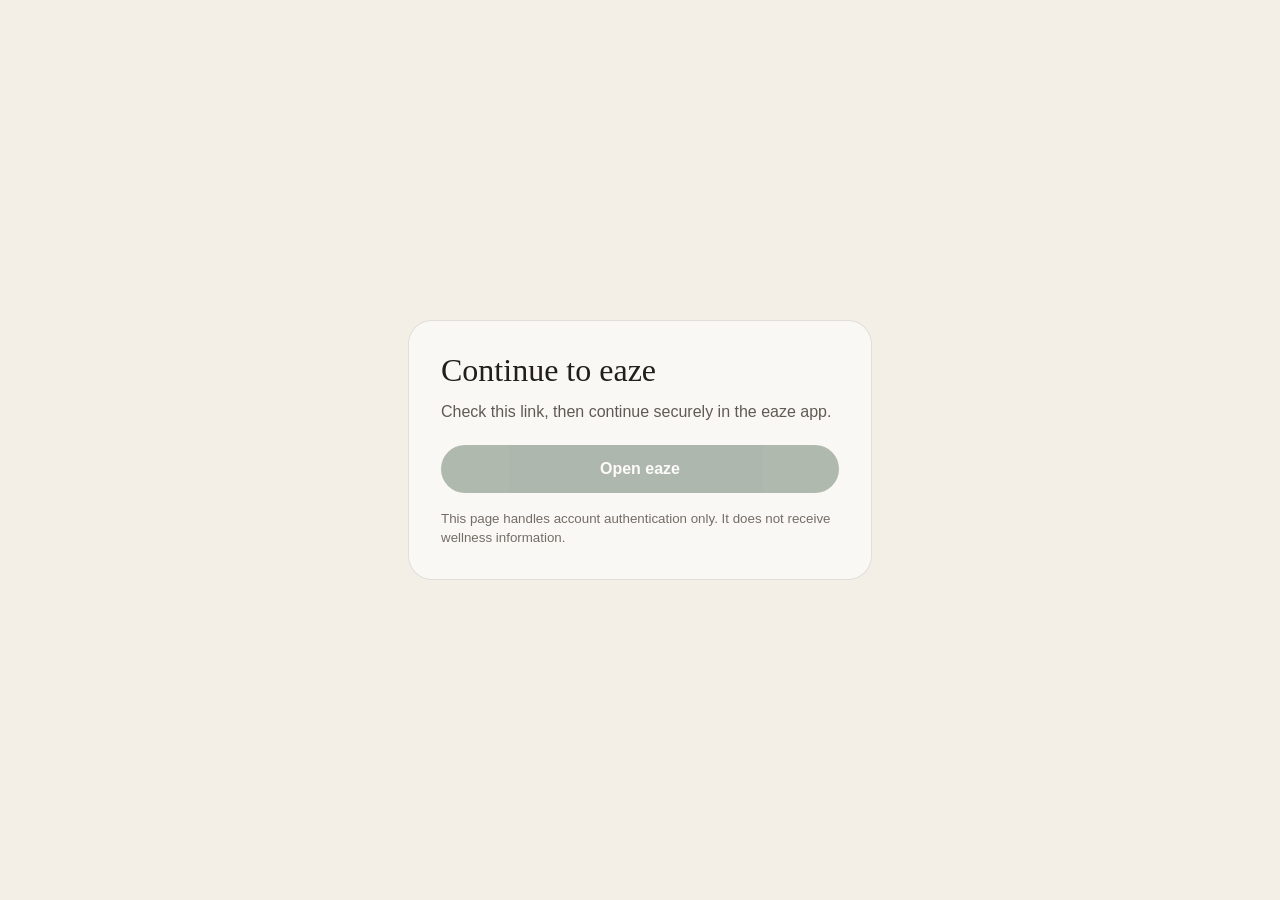
==== index.html @ 9c4b62c3 "Add owned eaze auth callback page" ====
<!doctype html>
<html lang="en">
  <head>
    <meta charset="utf-8" />
    <meta name="viewport" content="width=device-width, initial-scale=1" />
    <meta name="referrer" content="no-referrer" />
    <meta
      http-equiv="Content-Security-Policy"
      content="default-src 'none'; base-uri 'none'; connect-src 'none'; font-src 'none'; form-action 'none'; frame-ancestors 'none'; img-src 'none'; script-src 'sha256-JQg9P2hbXyuNaJ+bccokSilQrerI28xIgayXi/O9mwE='; style-src 'unsafe-inline'"
    />
    <title>Continue to eaze</title>
    <style>
      :root {
        color-scheme: light;
        font-family: -apple-system, BlinkMacSystemFont, "Segoe UI", sans-serif;
      }
      body {
        margin: 0;
        min-height: 100vh;
        display: grid;
        place-items: center;
        background: #f4efe6;
        color: #211f1c;
      }
      main {
        width: min(29rem, calc(100% - 2rem));
        box-sizing: border-box;
        padding: 2rem;
        border: 1px solid rgba(33, 31, 28, 0.12);
        border-radius: 1.5rem;
        background: rgba(255, 255, 255, 0.58);
      }
      h1 {
        margin: 0 0 0.75rem;
        font: 500 2rem/1.1 Georgia, serif;
      }
      p {
        margin: 0 0 1.25rem;
        line-height: 1.55;
        color: #5f5a54;
      }
      button {
        width: 100%;
        min-height: 3rem;
        border: 0;
        border-radius: 999px;
        background: #526a57;
        color: white;
        font: 600 1rem/1 sans-serif;
        cursor: pointer;
      }
      button:disabled {
        cursor: default;
        opacity: 0.45;
      }
      small {
        display: block;
        margin-top: 1rem;
        color: #736d66;
        line-height: 1.45;
      }
    </style>
  </head>
  <body>
    <main>
      <h1 id="title">Continue to eaze</h1>
      <p id="message">Check this link, then continue securely in the eaze app.</p>
      <button id="continue" type="button" disabled>Open eaze</button>
      <small>This page handles account authentication only. It does not receive wellness information.</small>
    </main>
    <script>
      (() => {
        const title = document.getElementById("title");
        const message = document.getElementById("message");
        const button = document.getElementById("continue");
        const allowedTypes = new Set(["email", "recovery", "email_change"]);
        const raw = location.hash.startsWith("#") ? location.hash.slice(1) : "";
        const params = new URLSearchParams(raw);
        const keys = Array.from(params.keys());
        const tokenHash = params.get("token_hash") || "";
        const type = params.get("type") || "";
        const validKeys =
          keys.length === 2 && keys.every((key) => key === "token_hash" || key === "type");
        const validToken = /^[A-Za-z0-9._~-]{32,512}$/.test(tokenHash);

        const fail = () => {
          title.textContent = "This link cannot be used";
          message.textContent = "Please return to eaze and request a new account email.";
          button.disabled = true;
          history.replaceState(null, "", location.pathname);
        };

        if (!validKeys || !validToken || !allowedTypes.has(type)) {
          fail();
          return;
        }

        if (type === "recovery") {
          title.textContent = "Reset your password";
          message.textContent = "Continue in eaze to choose a new password.";
        } else if (type === "email_change") {
          title.textContent = "Confirm your email change";
          message.textContent = "Continue in eaze to confirm this email address.";
        } else {
          title.textContent = "Confirm your email";
          message.textContent = "Continue in eaze to confirm your account.";
        }

        const callback = new URL("uk.co.eaze.app://auth/callback");
        callback.hash = new URLSearchParams({ token_hash: tokenHash, type }).toString();
        button.disabled = false;
        button.addEventListener(
          "click",
          () => {
            location.assign(callback.toString());
            setTimeout(() => history.replaceState(null, "", location.pathname), 750);
          },
          { once: true },
        );
      })();
    </script>
  </body>
</html>
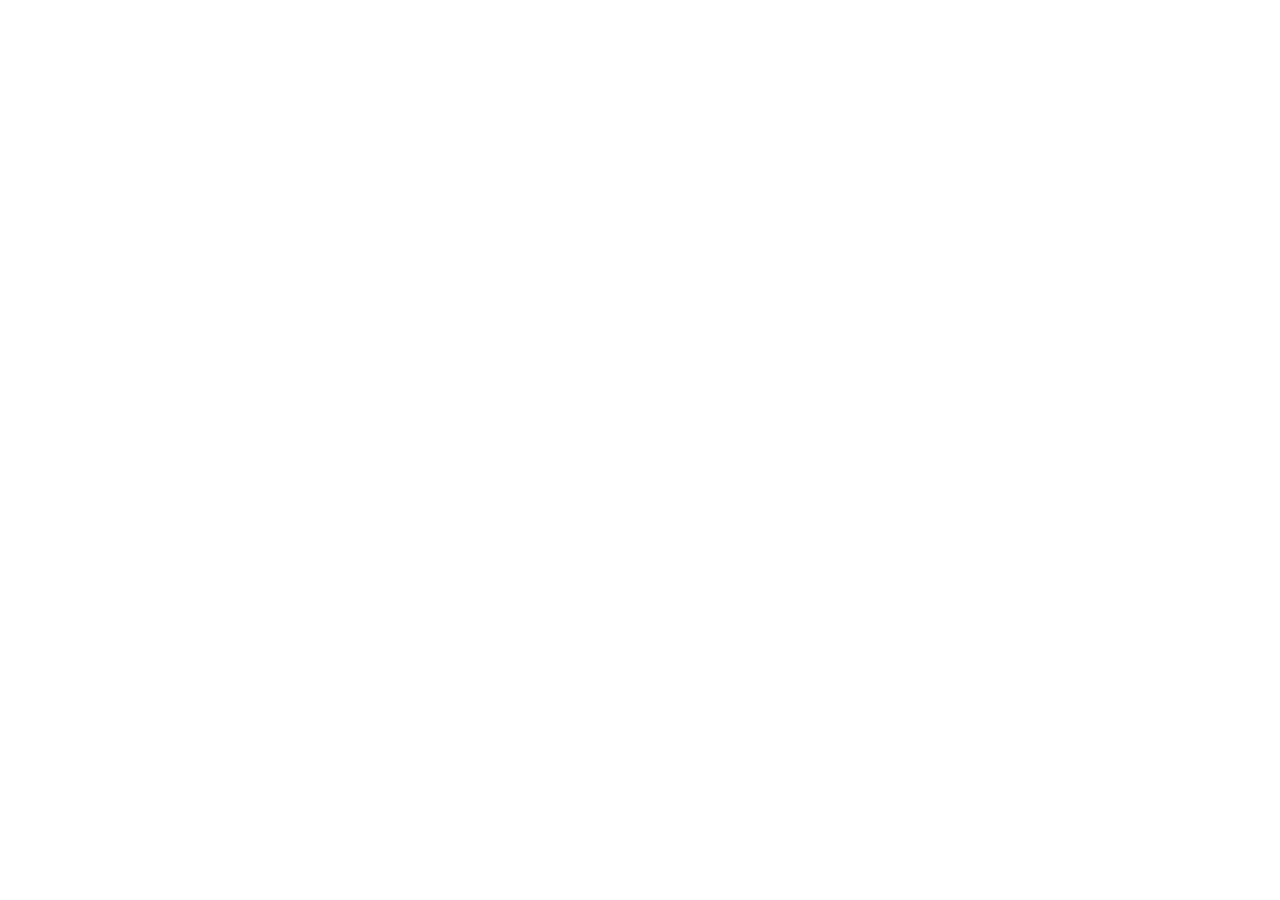
==== commit c8ebef4d: "Harden callback URL validation" ====
--- a/index.html
+++ b/index.html
@@ -6,13 +6,16 @@
     <meta name="referrer" content="no-referrer" />
     <meta
       http-equiv="Content-Security-Policy"
-      content="default-src 'none'; base-uri 'none'; connect-src 'none'; font-src 'none'; form-action 'none'; frame-ancestors 'none'; img-src 'none'; script-src 'sha256-JQg9P2hbXyuNaJ+bccokSilQrerI28xIgayXi/O9mwE='; style-src 'unsafe-inline'"
+      content="default-src 'none'; base-uri 'none'; connect-src 'none'; font-src 'none'; form-action 'none'; frame-ancestors 'none'; img-src 'none'; script-src 'sha256-BonCn/NLVbJsAsDsY7TpN+jR7lwKimmAWpyOeOa5ApA='; style-src 'unsafe-inline'"
     />
     <title>Continue to eaze</title>
     <style>
       :root {
         color-scheme: light;
         font-family: -apple-system, BlinkMacSystemFont, "Segoe UI", sans-serif;
+      }
+      html {
+        display: none;
       }
       body {
         margin: 0;
@@ -70,6 +73,12 @@
     </main>
     <script>
       (() => {
+        if (window.top !== window.self) {
+          document.documentElement.remove();
+          return;
+        }
+        document.documentElement.style.display = "block";
+
         const title = document.getElementById("title");
         const message = document.getElementById("message");
         const button = document.getElementById("continue");
@@ -80,7 +89,10 @@
         const tokenHash = params.get("token_hash") || "";
         const type = params.get("type") || "";
         const validKeys =
-          keys.length === 2 && keys.every((key) => key === "token_hash" || key === "type");
+          location.search === "" &&
+          location.pathname === "/" &&
+          keys.length === 2 &&
+          keys.every((key) => key === "token_hash" || key === "type");
         const validToken = /^[A-Za-z0-9._~-]{32,512}$/.test(tokenHash);
 
         const fail = () => {
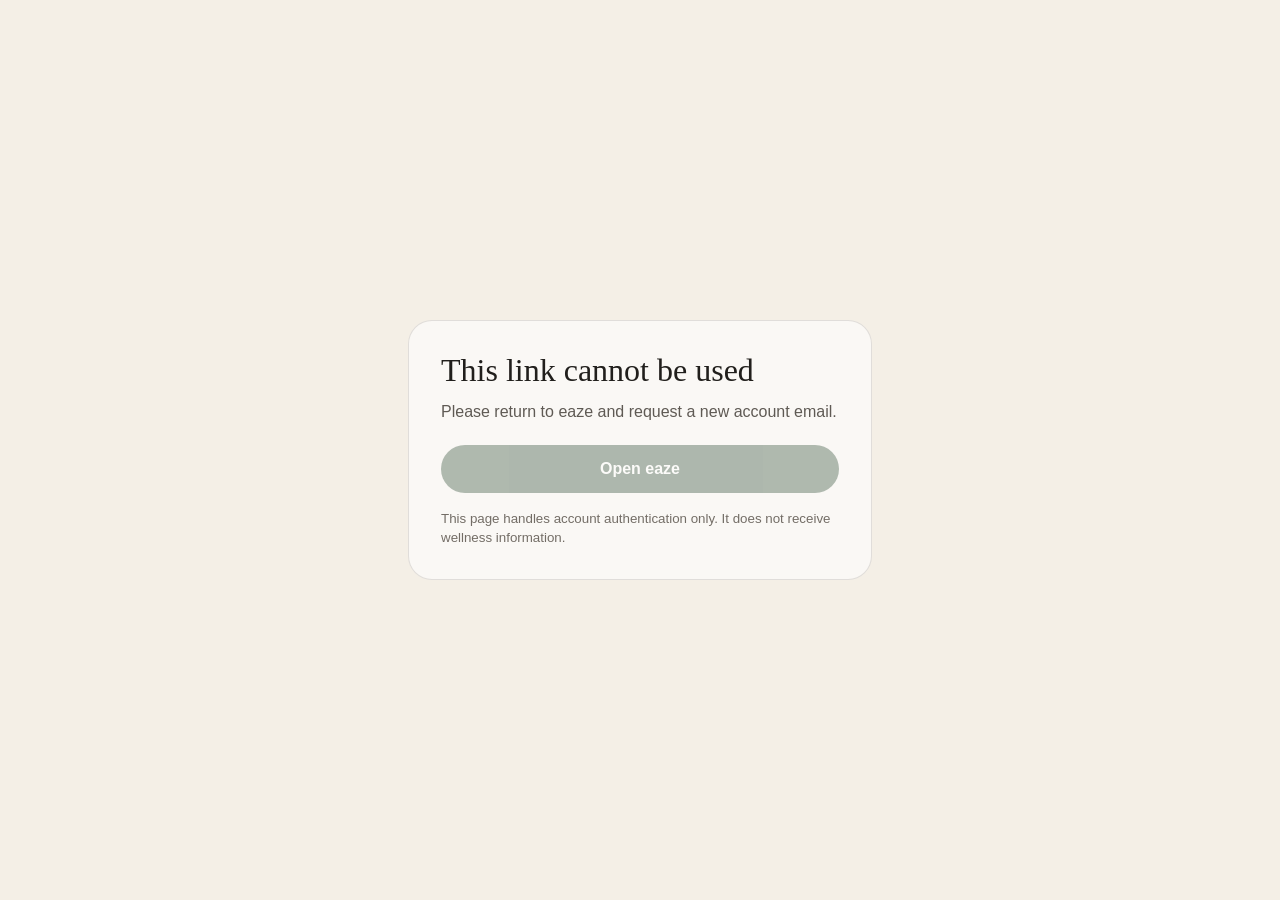
==== commit 076c1f6d: "Fix callback content security policy" ====
--- a/index.html
+++ b/index.html
@@ -6,7 +6,7 @@
     <meta name="referrer" content="no-referrer" />
     <meta
       http-equiv="Content-Security-Policy"
-      content="default-src 'none'; base-uri 'none'; connect-src 'none'; font-src 'none'; form-action 'none'; frame-ancestors 'none'; img-src 'none'; script-src 'sha256-BonCn/NLVbJsAsDsY7TpN+jR7lwKimmAWpyOeOa5ApA='; style-src 'unsafe-inline'"
+      content="default-src 'none'; base-uri 'none'; connect-src 'none'; font-src 'none'; form-action 'none'; img-src 'none'; script-src 'sha256-LsBfK9AxqcOppms+73UPxmWA0M6RqvR588dDN16XJ9k='; style-src 'unsafe-inline'"
     />
     <title>Continue to eaze</title>
     <style>
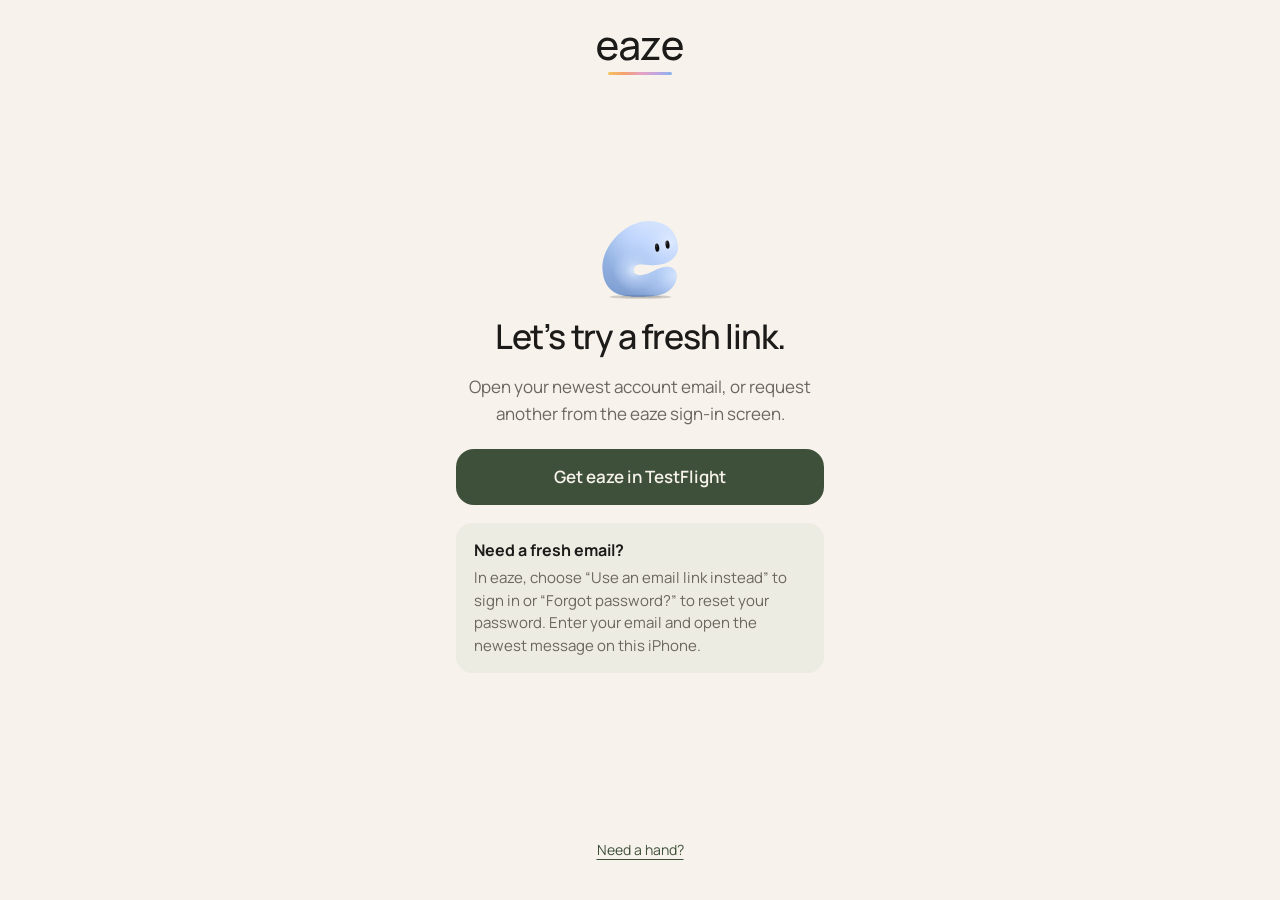
==== commit ffb14e1f: "Offer beta installation and fresh-email help in Safari" ====
--- a/index.html
+++ b/index.html
@@ -1,135 +1,53 @@
 <!doctype html>
-<html lang="en">
+<html lang="en" dir="ltr">
   <head>
     <meta charset="utf-8" />
-    <meta name="viewport" content="width=device-width, initial-scale=1" />
+    <meta
+      name="viewport"
+      content="width=device-width,initial-scale=1,viewport-fit=cover"
+    />
     <meta name="referrer" content="no-referrer" />
+    <meta name="robots" content="noindex,nofollow,noarchive" />
     <meta
       http-equiv="Content-Security-Policy"
-      content="default-src 'none'; base-uri 'none'; connect-src 'none'; font-src 'none'; form-action 'none'; img-src 'none'; script-src 'sha256-LsBfK9AxqcOppms+73UPxmWA0M6RqvR588dDN16XJ9k='; style-src 'unsafe-inline'"
+      content="default-src 'none'; base-uri 'none'; connect-src 'none'; form-action 'none'; img-src 'self'; font-src 'self'; script-src 'self'; style-src 'self'"
     />
+    <meta name="theme-color" content="#f7f3ec" />
     <title>Continue to eaze</title>
-    <style>
-      :root {
-        color-scheme: light;
-        font-family: -apple-system, BlinkMacSystemFont, "Segoe UI", sans-serif;
-      }
-      html {
-        display: none;
-      }
-      body {
-        margin: 0;
-        min-height: 100vh;
-        display: grid;
-        place-items: center;
-        background: #f4efe6;
-        color: #211f1c;
-      }
-      main {
-        width: min(29rem, calc(100% - 2rem));
-        box-sizing: border-box;
-        padding: 2rem;
-        border: 1px solid rgba(33, 31, 28, 0.12);
-        border-radius: 1.5rem;
-        background: rgba(255, 255, 255, 0.58);
-      }
-      h1 {
-        margin: 0 0 0.75rem;
-        font: 500 2rem/1.1 Georgia, serif;
-      }
-      p {
-        margin: 0 0 1.25rem;
-        line-height: 1.55;
-        color: #5f5a54;
-      }
-      button {
-        width: 100%;
-        min-height: 3rem;
-        border: 0;
-        border-radius: 999px;
-        background: #526a57;
-        color: white;
-        font: 600 1rem/1 sans-serif;
-        cursor: pointer;
-      }
-      button:disabled {
-        cursor: default;
-        opacity: 0.45;
-      }
-      small {
-        display: block;
-        margin-top: 1rem;
-        color: #736d66;
-        line-height: 1.45;
-      }
-    </style>
+    <link rel="stylesheet" href="/assets/account.css?v=2" />
+    <script src="/assets/account-link.js?v=2" defer></script>
   </head>
   <body>
+    <header>
+      <img
+        class="brand"
+        src="/assets/wordmark.svg"
+        alt="eaze"
+        width="88"
+        height="26"
+      />
+      <div class="brand-line" aria-hidden="true"></div>
+    </header>
     <main>
-      <h1 id="title">Continue to eaze</h1>
-      <p id="message">Check this link, then continue securely in the eaze app.</p>
-      <button id="continue" type="button" disabled>Open eaze</button>
-      <small>This page handles account authentication only. It does not receive wellness information.</small>
+      <img class="mascot" src="/assets/e.svg" alt="" width="140" height="121" />
+      <h1 id="title">Continue in eaze.</h1>
+      <p id="message">After installing eaze, reopen your newest email on this iPhone.</p>
+      <a class="get-app" href="https://testflight.apple.com/join/SarTE6My" rel="noreferrer">Get eaze in TestFlight</a>
+      <details id="installed" hidden>
+        <summary>I already have eaze</summary>
+        <button id="open" type="button" hidden disabled>Open eaze</button>
+        <p class="note" id="help" aria-live="polite"></p>
+      </details>
+      <section class="fresh-email" aria-labelledby="fresh-heading">
+        <h2 id="fresh-heading">Need a fresh email?</h2>
+        <p id="fresh-steps">In eaze, choose “Use an email link instead” to sign in or “Forgot password?” to reset your password. Enter your email and open the newest message on this iPhone.</p>
+      </section>
+      <noscript><p class="note">Open eaze from your Home Screen to request a fresh email.</p></noscript>
     </main>
-    <script>
-      (() => {
-        if (window.top !== window.self) {
-          document.documentElement.remove();
-          return;
-        }
-        document.documentElement.style.display = "block";
-
-        const title = document.getElementById("title");
-        const message = document.getElementById("message");
-        const button = document.getElementById("continue");
-        const allowedTypes = new Set(["email", "recovery", "email_change"]);
-        const raw = location.hash.startsWith("#") ? location.hash.slice(1) : "";
-        const params = new URLSearchParams(raw);
-        const keys = Array.from(params.keys());
-        const tokenHash = params.get("token_hash") || "";
-        const type = params.get("type") || "";
-        const validKeys =
-          location.search === "" &&
-          location.pathname === "/" &&
-          keys.length === 2 &&
-          keys.every((key) => key === "token_hash" || key === "type");
-        const validToken = /^[A-Za-z0-9._~-]{32,512}$/.test(tokenHash);
-
-        const fail = () => {
-          title.textContent = "This link cannot be used";
-          message.textContent = "Please return to eaze and request a new account email.";
-          button.disabled = true;
-          history.replaceState(null, "", location.pathname);
-        };
-
-        if (!validKeys || !validToken || !allowedTypes.has(type)) {
-          fail();
-          return;
-        }
-
-        if (type === "recovery") {
-          title.textContent = "Reset your password";
-          message.textContent = "Continue in eaze to choose a new password.";
-        } else if (type === "email_change") {
-          title.textContent = "Confirm your email change";
-          message.textContent = "Continue in eaze to confirm this email address.";
-        } else {
-          title.textContent = "Confirm your email";
-          message.textContent = "Continue in eaze to confirm your account.";
-        }
-
-        const callback = new URL("uk.co.eaze.app://auth/callback");
-        callback.hash = new URLSearchParams({ token_hash: tokenHash, type }).toString();
-        button.disabled = false;
-        button.addEventListener(
-          "click",
-          () => {
-            location.assign(callback.toString());
-            setTimeout(() => history.replaceState(null, "", location.pathname), 750);
-          },
-          { once: true },
-        );
-      })();
-    </script>
+    <footer>
+      <a class="help" href="https://eaze.co.uk/support" rel="noreferrer"
+        >Need a hand?</a
+      >
+    </footer>
   </body>
 </html>
--- a/assets/account.css
+++ b/assets/account.css
@@ -0,0 +1,198 @@
+@font-face {
+  font-family: Manrope;
+  font-style: normal;
+  font-weight: 200 800;
+  font-display: swap;
+  src: url("./manrope-latin.woff2") format("woff2");
+}
+:root {
+  color-scheme: light;
+  font-family:
+    Manrope,
+    -apple-system,
+    BlinkMacSystemFont,
+    sans-serif;
+  color: #1c1b19;
+  background: #f7f3ec;
+  font-synthesis: none;
+}
+* {
+  box-sizing: border-box;
+}
+body {
+  margin: 0;
+  min-height: 100svh;
+  padding: max(28px, env(safe-area-inset-top))
+    max(24px, env(safe-area-inset-right)) max(20px, env(safe-area-inset-bottom));
+  display: flex;
+  flex-direction: column;
+  align-items: center;
+}
+.brand {
+  display: block;
+  width: 88px;
+  height: auto;
+}
+.brand-line {
+  height: 3px;
+  width: 64px;
+  border-radius: 4px;
+  margin: 10px auto 0;
+  background: linear-gradient(
+    96deg,
+    #f3c35d,
+    #f4a16f 26%,
+    #e5a1c2 52%,
+    #c0a5e2 76%,
+    #89b5ec
+  );
+}
+header {
+  padding-top: 8px;
+}
+main {
+  width: 100%;
+  max-width: 368px;
+  margin: auto 0;
+  padding: clamp(20px, 4vh, 38px) 0;
+  text-align: center;
+}
+.mascot {
+  width: 90px;
+  height: auto;
+  display: block;
+  margin: 0 auto 18px;
+}
+h1 {
+  font-size: clamp(28px, 7.3vw, 34px);
+  font-weight: 550;
+  letter-spacing: -1.2px;
+  line-height: 1.17;
+  margin: 0 0 16px;
+  text-wrap: balance;
+}
+p {
+  font-size: 17px;
+  line-height: 1.6;
+  margin: 0;
+  color: #6b665e;
+  text-wrap: pretty;
+}
+.get-app,
+button {
+  width: 100%;
+  min-height: 50px;
+  border: 0;
+  border-radius: 18px;
+  background: #3f503a;
+  color: #f7f3ec;
+  font:
+    600 17px/1.4 Manrope,
+    sans-serif;
+  padding: 16px 20px;
+  cursor: pointer;
+  transition: transform 0.15s;
+}
+.get-app {
+  display: flex;
+  align-items: center;
+  justify-content: center;
+  margin-top: 22px;
+  text-decoration: none;
+}
+.get-app:active,
+button:active {
+  transform: scale(0.98);
+}
+[hidden] {
+  display: none;
+}
+summary,
+.access-note a {
+  color: #3f503a;
+  font-weight: 600;
+  text-decoration: underline;
+  text-underline-offset: 4px;
+  min-height: 44px;
+  padding: 11px 4px;
+  cursor: pointer;
+}
+summary {
+  line-height: 1.5;
+}
+.access-note a {
+  display: inline-block;
+}
+#installed {
+  margin-top: 4px;
+}
+#installed button {
+  background: transparent;
+  color: #3f503a;
+  border: 1px solid currentColor;
+}
+.fresh-email {
+  margin-top: 18px;
+  padding: 16px 18px;
+  border-radius: 16px;
+  background: #ecece2;
+  text-align: start;
+}
+.fresh-email h2 {
+  font-size: 1rem;
+  line-height: 1.4;
+  margin: 0 0 6px;
+}
+.fresh-email p,
+.access-note {
+  font-size: 0.9375rem;
+  line-height: 1.5;
+  text-wrap: initial;
+}
+.access-note,
+.note:not(:empty) {
+  margin-top: 8px;
+}
+button:disabled {
+  opacity: 0.5;
+  cursor: default;
+}
+.note {
+  font-size: 14px;
+  line-height: 1.6;
+}
+.help {
+  color: #3f503a;
+  font-size: 14px;
+  text-underline-offset: 4px;
+  min-height: 44px;
+  display: inline-flex;
+  align-items: center;
+  padding: 8px 12px;
+}
+footer {
+  text-align: center;
+  padding: 8px 0;
+}
+footer p {
+  font-size: 12px;
+}
+:focus-visible {
+  outline: 3px solid #20477c;
+  outline-offset: 5px;
+}
+@media (prefers-reduced-motion: reduce) {
+  .get-app,
+  button {
+    transition: none;
+  }
+}
+@media (prefers-contrast: more) {
+  p {
+    color: #3a3833;
+  }
+  .get-app,
+  button {
+    border: 2px solid #1c1b19;
+  }
+}
